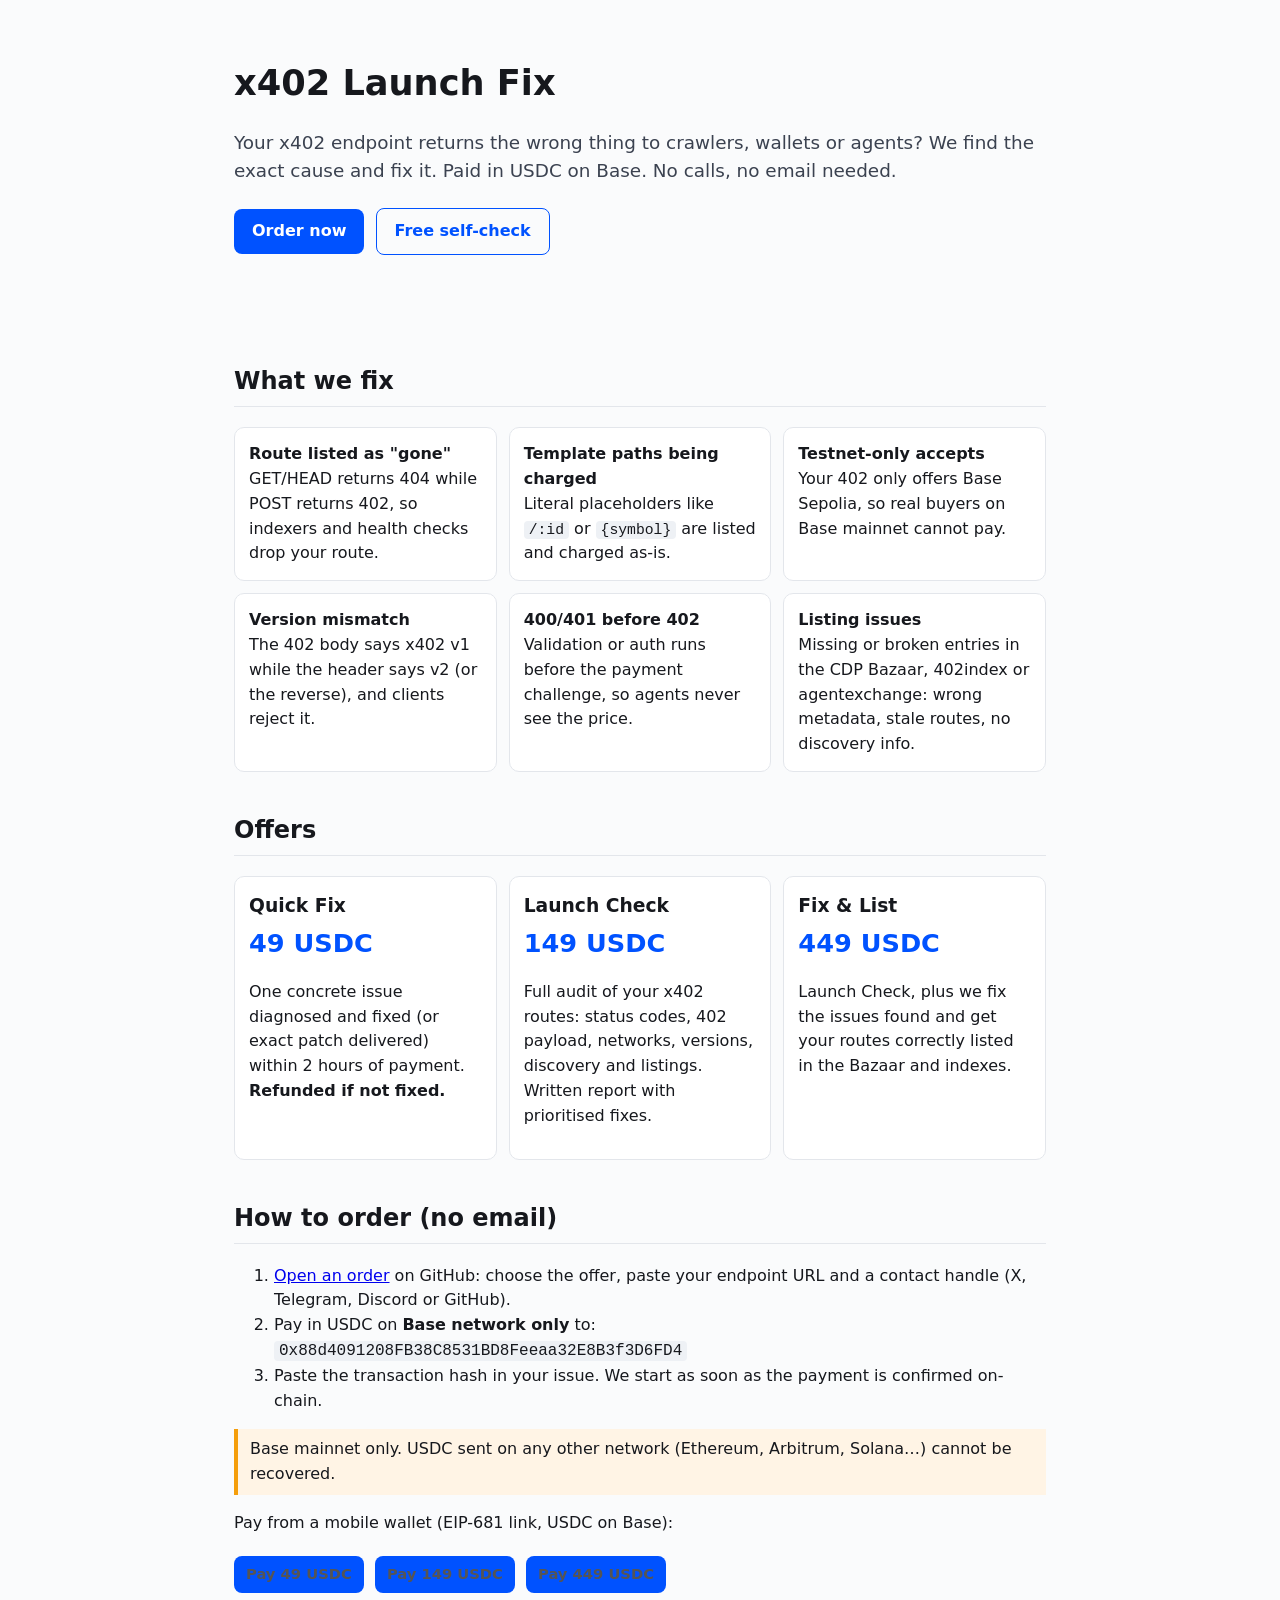
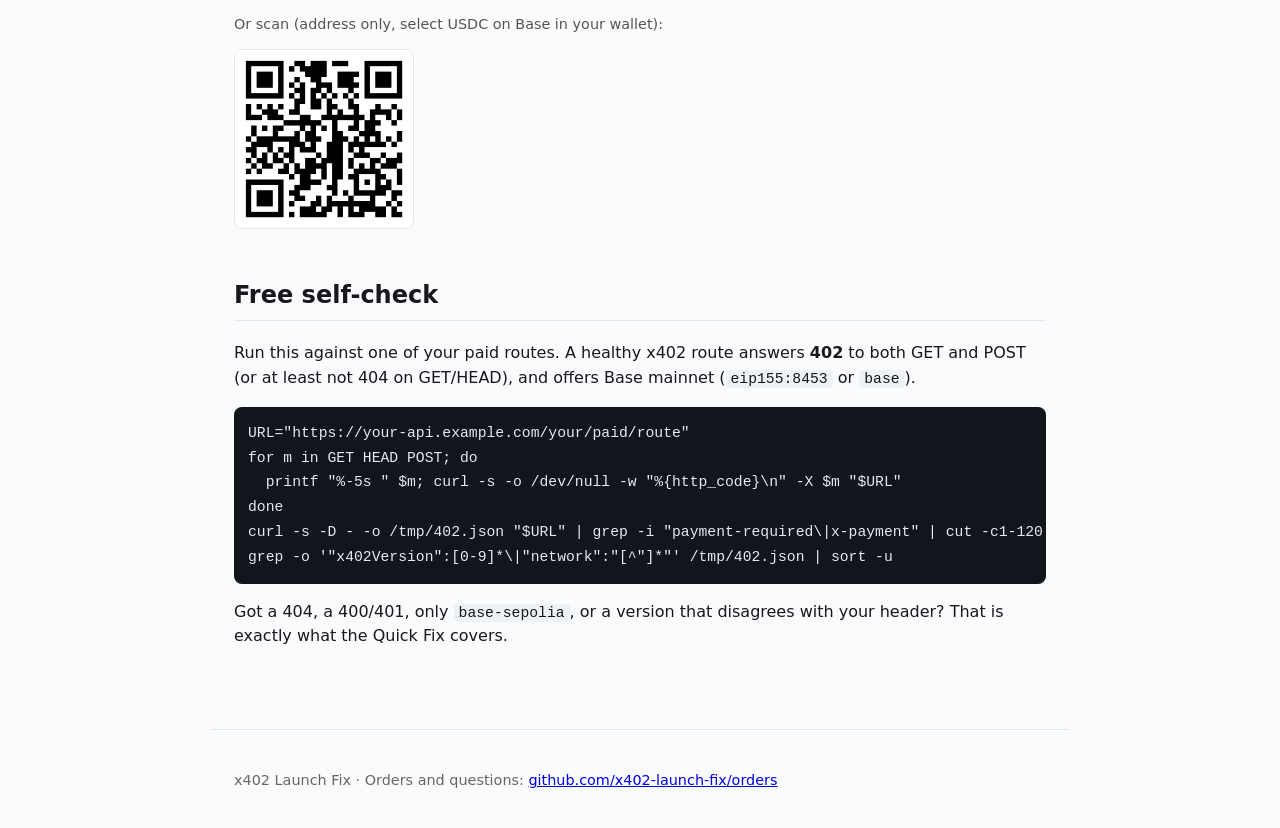
==== index.html @ 27c267ab "Initial" ====
<!doctype html>
<html lang="en">
<head>
<meta charset="utf-8">
<meta name="viewport" content="width=device-width,initial-scale=1">
<title>x402 Launch Fix: get your paid API working and listed</title>
<meta name="description" content="We diagnose and fix x402 paid APIs: routes listed as gone, wrong 402 responses, testnet-only accepts, Bazaar and 402index listing issues. Pay in USDC on Base.">
<link rel="stylesheet" href="style.css">
</head>
<body>
<header>
  <h1>x402 Launch Fix</h1>
  <p class="lead">Your x402 endpoint returns the wrong thing to crawlers, wallets or agents? We find the exact cause and fix it. Paid in USDC on Base. No calls, no email needed.</p>
  <p><a class="btn" href="https://github.com/x402-launch-fix/orders/issues/new?template=order.yml">Order now</a> <a class="btn ghost" href="#check">Free self-check</a></p>
</header>

<main>
<section>
  <h2>What we fix</h2>
  <ul class="cards">
    <li><b>Route listed as "gone"</b><br>GET/HEAD returns 404 while POST returns 402, so indexers and health checks drop your route.</li>
    <li><b>Template paths being charged</b><br>Literal placeholders like <code>/:id</code> or <code>{symbol}</code> are listed and charged as-is.</li>
    <li><b>Testnet-only accepts</b><br>Your 402 only offers Base Sepolia, so real buyers on Base mainnet cannot pay.</li>
    <li><b>Version mismatch</b><br>The 402 body says x402 v1 while the header says v2 (or the reverse), and clients reject it.</li>
    <li><b>400/401 before 402</b><br>Validation or auth runs before the payment challenge, so agents never see the price.</li>
    <li><b>Listing issues</b><br>Missing or broken entries in the CDP Bazaar, 402index or agentexchange: wrong metadata, stale routes, no discovery info.</li>
  </ul>
</section>

<section>
  <h2>Offers</h2>
  <div class="offers">
    <div class="offer"><h3>Quick Fix</h3><p class="price">49 USDC</p><p>One concrete issue diagnosed and fixed (or exact patch delivered) within 2 hours of payment. <b>Refunded if not fixed.</b></p></div>
    <div class="offer"><h3>Launch Check</h3><p class="price">149 USDC</p><p>Full audit of your x402 routes: status codes, 402 payload, networks, versions, discovery and listings. Written report with prioritised fixes.</p></div>
    <div class="offer"><h3>Fix &amp; List</h3><p class="price">449 USDC</p><p>Launch Check, plus we fix the issues found and get your routes correctly listed in the Bazaar and indexes.</p></div>
  </div>
</section>

<section>
  <h2>How to order (no email)</h2>
  <ol>
    <li><a href="https://github.com/x402-launch-fix/orders/issues/new?template=order.yml">Open an order</a> on GitHub: choose the offer, paste your endpoint URL and a contact handle (X, Telegram, Discord or GitHub).</li>
    <li>Pay in USDC on <b>Base network only</b> to:<br><code class="addr">0x88d4091208FB38C8531BD8Feeaa32E8B3f3D6FD4</code></li>
    <li>Paste the transaction hash in your issue. We start as soon as the payment is confirmed on-chain.</li>
  </ol>
  <p class="warn">Base mainnet only. USDC sent on any other network (Ethereum, Arbitrum, Solana…) cannot be recovered.</p>
  <p>Pay from a mobile wallet (EIP-681 link, USDC on Base):</p>
  <p>
    <a class="btn small" href="ethereum:0x833589fCD6eDb6E08f4c7C32D065CA4CE6aB2913@8453/transfer?address=0x88d4091208FB38C8531BD8Feeaa32E8B3f3D6FD4&amp;uint256=49000000">Pay 49 USDC</a>
    <a class="btn small" href="ethereum:0x833589fCD6eDb6E08f4c7C32D065CA4CE6aB2913@8453/transfer?address=0x88d4091208FB38C8531BD8Feeaa32E8B3f3D6FD4&amp;uint256=149000000">Pay 149 USDC</a>
    <a class="btn small" href="ethereum:0x833589fCD6eDb6E08f4c7C32D065CA4CE6aB2913@8453/transfer?address=0x88d4091208FB38C8531BD8Feeaa32E8B3f3D6FD4&amp;uint256=449000000">Pay 449 USDC</a>
  </p>
  <p class="small">Or scan (address only, select USDC on Base in your wallet):</p>
  <img class="qr" src="qr-address.png" alt="QR code of 0x88d4091208FB38C8531BD8Feeaa32E8B3f3D6FD4" width="180" height="180">
</section>

<section id="check">
  <h2>Free self-check</h2>
  <p>Run this against one of your paid routes. A healthy x402 route answers <b>402</b> to both GET and POST (or at least not 404 on GET/HEAD), and offers Base mainnet (<code>eip155:8453</code> or <code>base</code>).</p>
<pre><code>URL="https://your-api.example.com/your/paid/route"
for m in GET HEAD POST; do
  printf "%-5s " $m; curl -s -o /dev/null -w "%{http_code}\n" -X $m "$URL"
done
curl -s -D - -o /tmp/402.json "$URL" | grep -i "payment-required\|x-payment" | cut -c1-120
grep -o '"x402Version":[0-9]*\|"network":"[^"]*"' /tmp/402.json | sort -u</code></pre>
  <p>Got a 404, a 400/401, only <code>base-sepolia</code>, or a version that disagrees with your header? That is exactly what the Quick Fix covers.</p>
</section>
</main>

<footer>
  <p>x402 Launch Fix · Orders and questions: <a href="https://github.com/x402-launch-fix/orders/issues">github.com/x402-launch-fix/orders</a></p>
</footer>
</body>
</html>
---- style.css ----
*{box-sizing:border-box}body{margin:0;font:16px/1.55 system-ui,-apple-system,Segoe UI,Roboto,sans-serif;color:#16181d;background:#fafbfc}
header,main,footer{max-width:860px;margin:0 auto;padding:24px}header{padding-top:56px}h1{font-size:2.2rem;margin:0 0 8px}
.lead{font-size:1.15rem;color:#3b4250}h2{margin-top:40px;border-bottom:1px solid #e3e6eb;padding-bottom:6px}
.btn{display:inline-block;background:#0052ff;color:#fff;padding:10px 18px;border-radius:8px;text-decoration:none;font-weight:600;margin:4px 6px 4px 0}
.btn.ghost{background:transparent;color:#0052ff;border:1px solid #0052ff}.btn.small{padding:7px 12px;font-size:.92rem}
.cards{list-style:none;padding:0;display:grid;grid-template-columns:repeat(auto-fit,minmax(240px,1fr));gap:12px}
.cards li,.offer{background:#fff;border:1px solid #e3e6eb;border-radius:10px;padding:14px}
.offers{display:grid;grid-template-columns:repeat(auto-fit,minmax(220px,1fr));gap:12px}.offer h3{margin:0}.price{font-size:1.6rem;font-weight:700;color:#0052ff;margin:4px 0}
code{background:#eef1f5;padding:1px 5px;border-radius:4px;font-size:.92em}.addr{word-break:break-all;font-size:1rem}
pre{background:#11151c;color:#e6e9ef;padding:14px;border-radius:8px;overflow-x:auto}pre code{background:none;color:inherit;padding:0}
.warn{background:#fff4e5;border-left:4px solid #f59e0b;padding:8px 12px}.small{font-size:.9rem;color:#555}.qr{border:1px solid #e3e6eb;border-radius:8px}
footer{color:#666;font-size:.9rem;border-top:1px solid #e3e6eb;margin-top:40px}
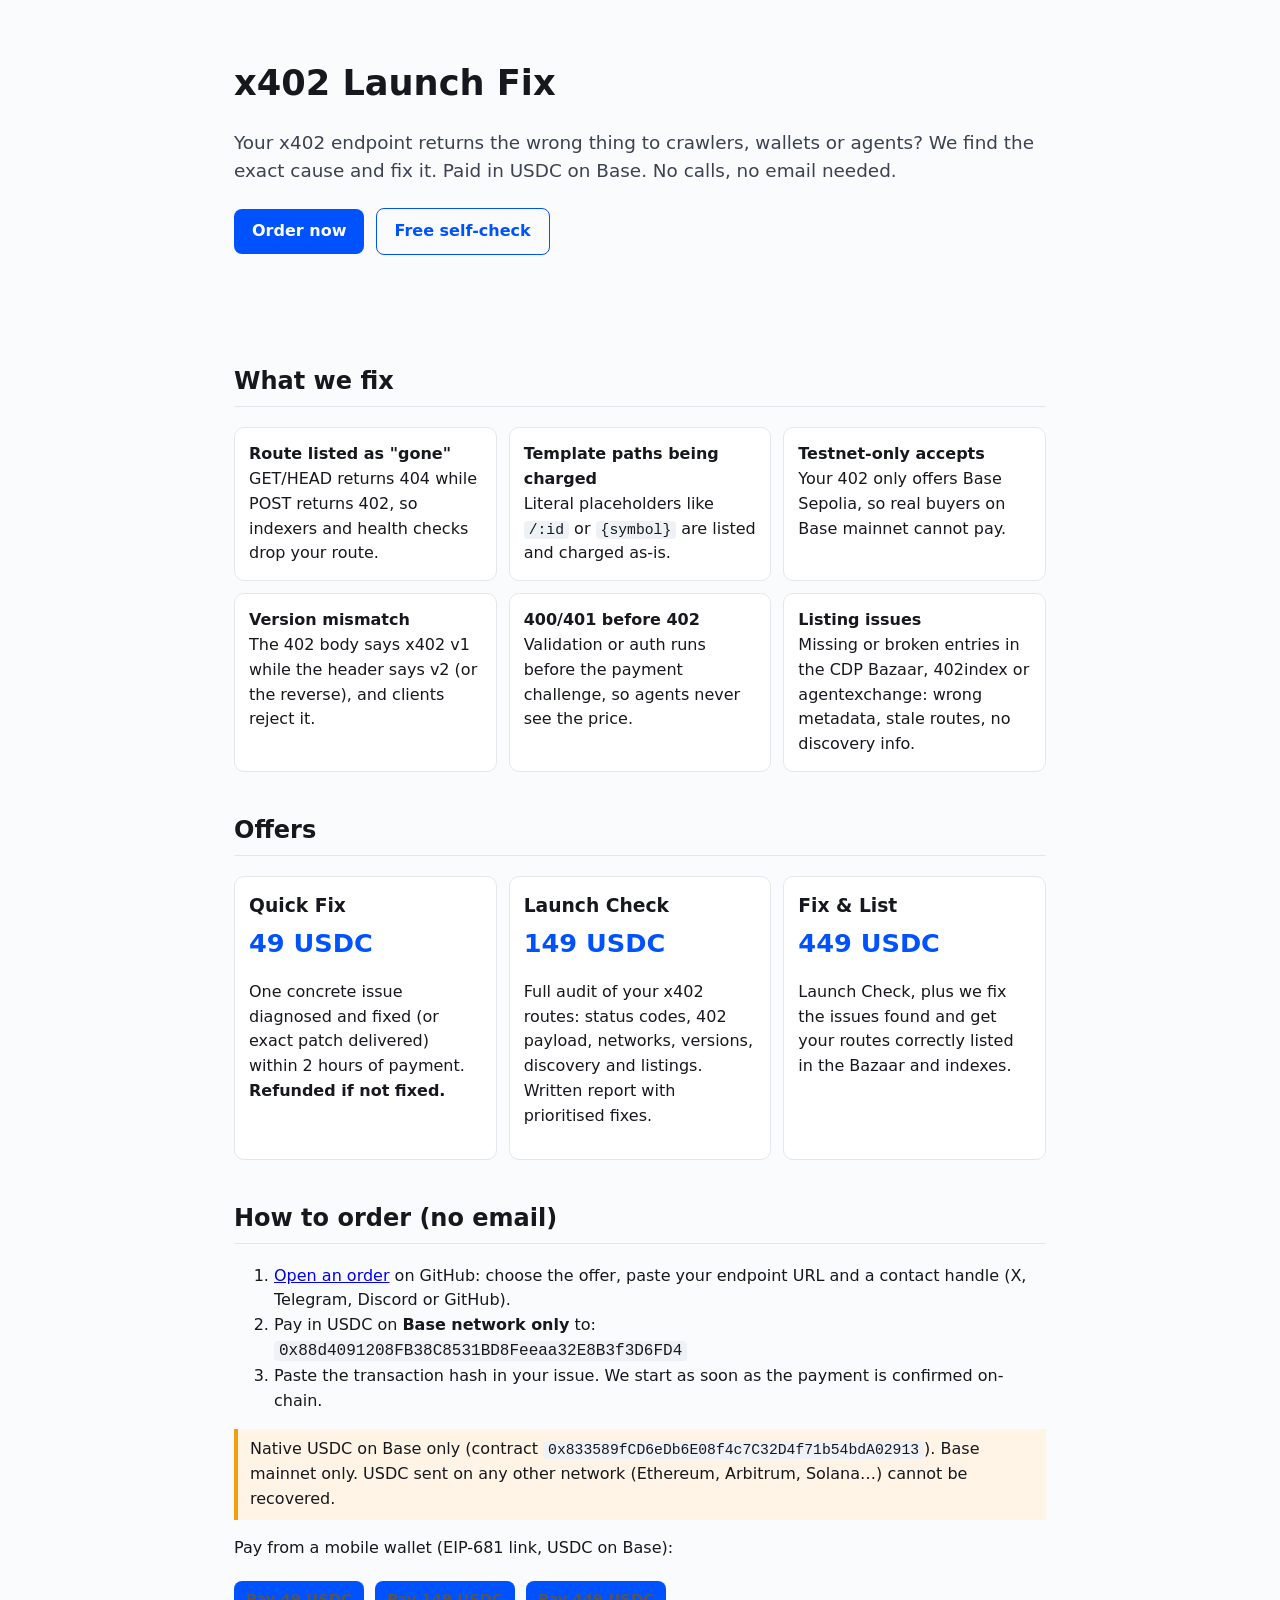
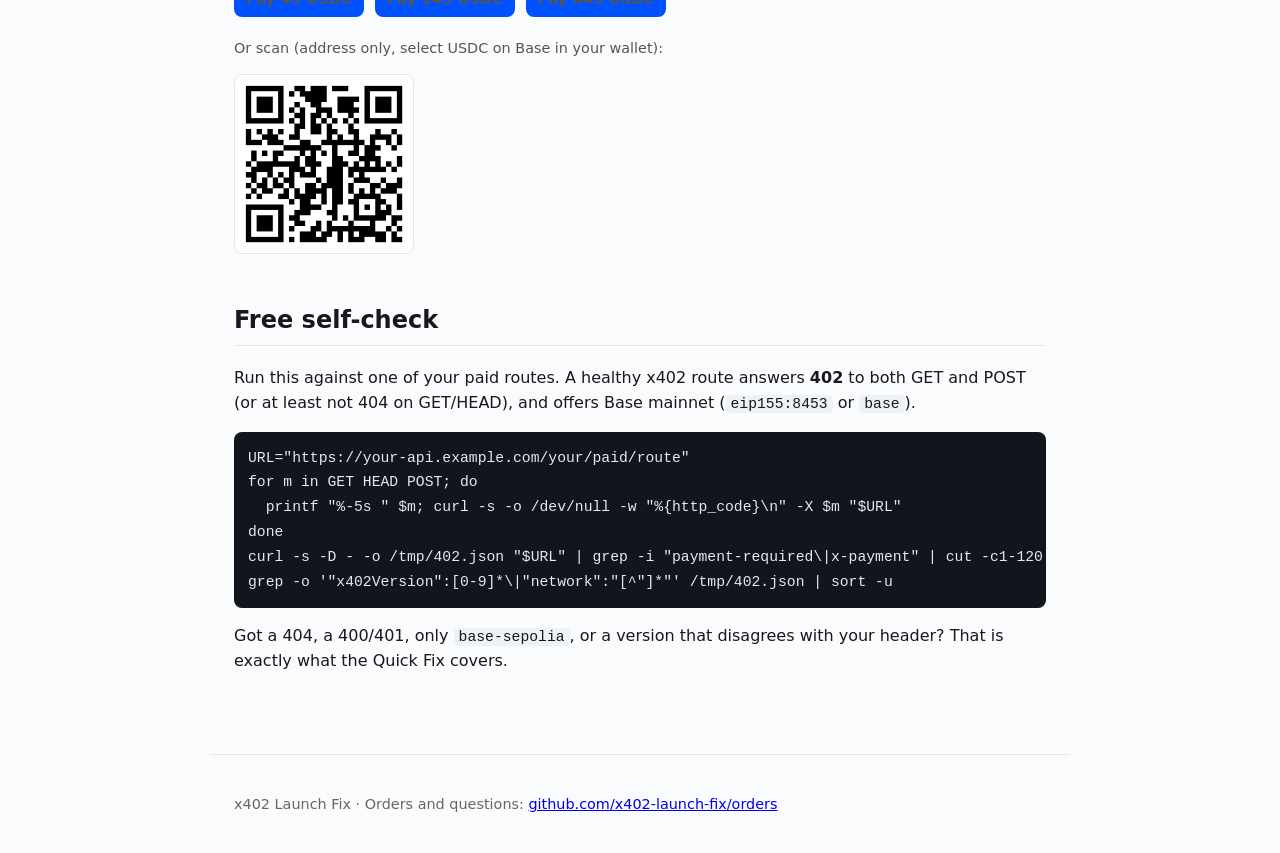
==== commit 44531474: "Correct USDC contract on Base" ====
--- a/index.html
+++ b/index.html
@@ -43,12 +43,12 @@
     <li>Pay in USDC on <b>Base network only</b> to:<br><code class="addr">0x88d4091208FB38C8531BD8Feeaa32E8B3f3D6FD4</code></li>
     <li>Paste the transaction hash in your issue. We start as soon as the payment is confirmed on-chain.</li>
   </ol>
-  <p class="warn">Base mainnet only. USDC sent on any other network (Ethereum, Arbitrum, Solana…) cannot be recovered.</p>
+  <p class="warn">Native USDC on Base only (contract <code>0x833589fCD6eDb6E08f4c7C32D4f71b54bdA02913</code>). Base mainnet only. USDC sent on any other network (Ethereum, Arbitrum, Solana…) cannot be recovered.</p>
   <p>Pay from a mobile wallet (EIP-681 link, USDC on Base):</p>
   <p>
-    <a class="btn small" href="ethereum:0x833589fCD6eDb6E08f4c7C32D065CA4CE6aB2913@8453/transfer?address=0x88d4091208FB38C8531BD8Feeaa32E8B3f3D6FD4&amp;uint256=49000000">Pay 49 USDC</a>
-    <a class="btn small" href="ethereum:0x833589fCD6eDb6E08f4c7C32D065CA4CE6aB2913@8453/transfer?address=0x88d4091208FB38C8531BD8Feeaa32E8B3f3D6FD4&amp;uint256=149000000">Pay 149 USDC</a>
-    <a class="btn small" href="ethereum:0x833589fCD6eDb6E08f4c7C32D065CA4CE6aB2913@8453/transfer?address=0x88d4091208FB38C8531BD8Feeaa32E8B3f3D6FD4&amp;uint256=449000000">Pay 449 USDC</a>
+    <a class="btn small" href="ethereum:0x833589fCD6eDb6E08f4c7C32D4f71b54bdA02913@8453/transfer?address=0x88d4091208FB38C8531BD8Feeaa32E8B3f3D6FD4&amp;uint256=49000000">Pay 49 USDC</a>
+    <a class="btn small" href="ethereum:0x833589fCD6eDb6E08f4c7C32D4f71b54bdA02913@8453/transfer?address=0x88d4091208FB38C8531BD8Feeaa32E8B3f3D6FD4&amp;uint256=149000000">Pay 149 USDC</a>
+    <a class="btn small" href="ethereum:0x833589fCD6eDb6E08f4c7C32D4f71b54bdA02913@8453/transfer?address=0x88d4091208FB38C8531BD8Feeaa32E8B3f3D6FD4&amp;uint256=449000000">Pay 449 USDC</a>
   </p>
   <p class="small">Or scan (address only, select USDC on Base in your wallet):</p>
   <img class="qr" src="qr-address.png" alt="QR code of 0x88d4091208FB38C8531BD8Feeaa32E8B3f3D6FD4" width="180" height="180">
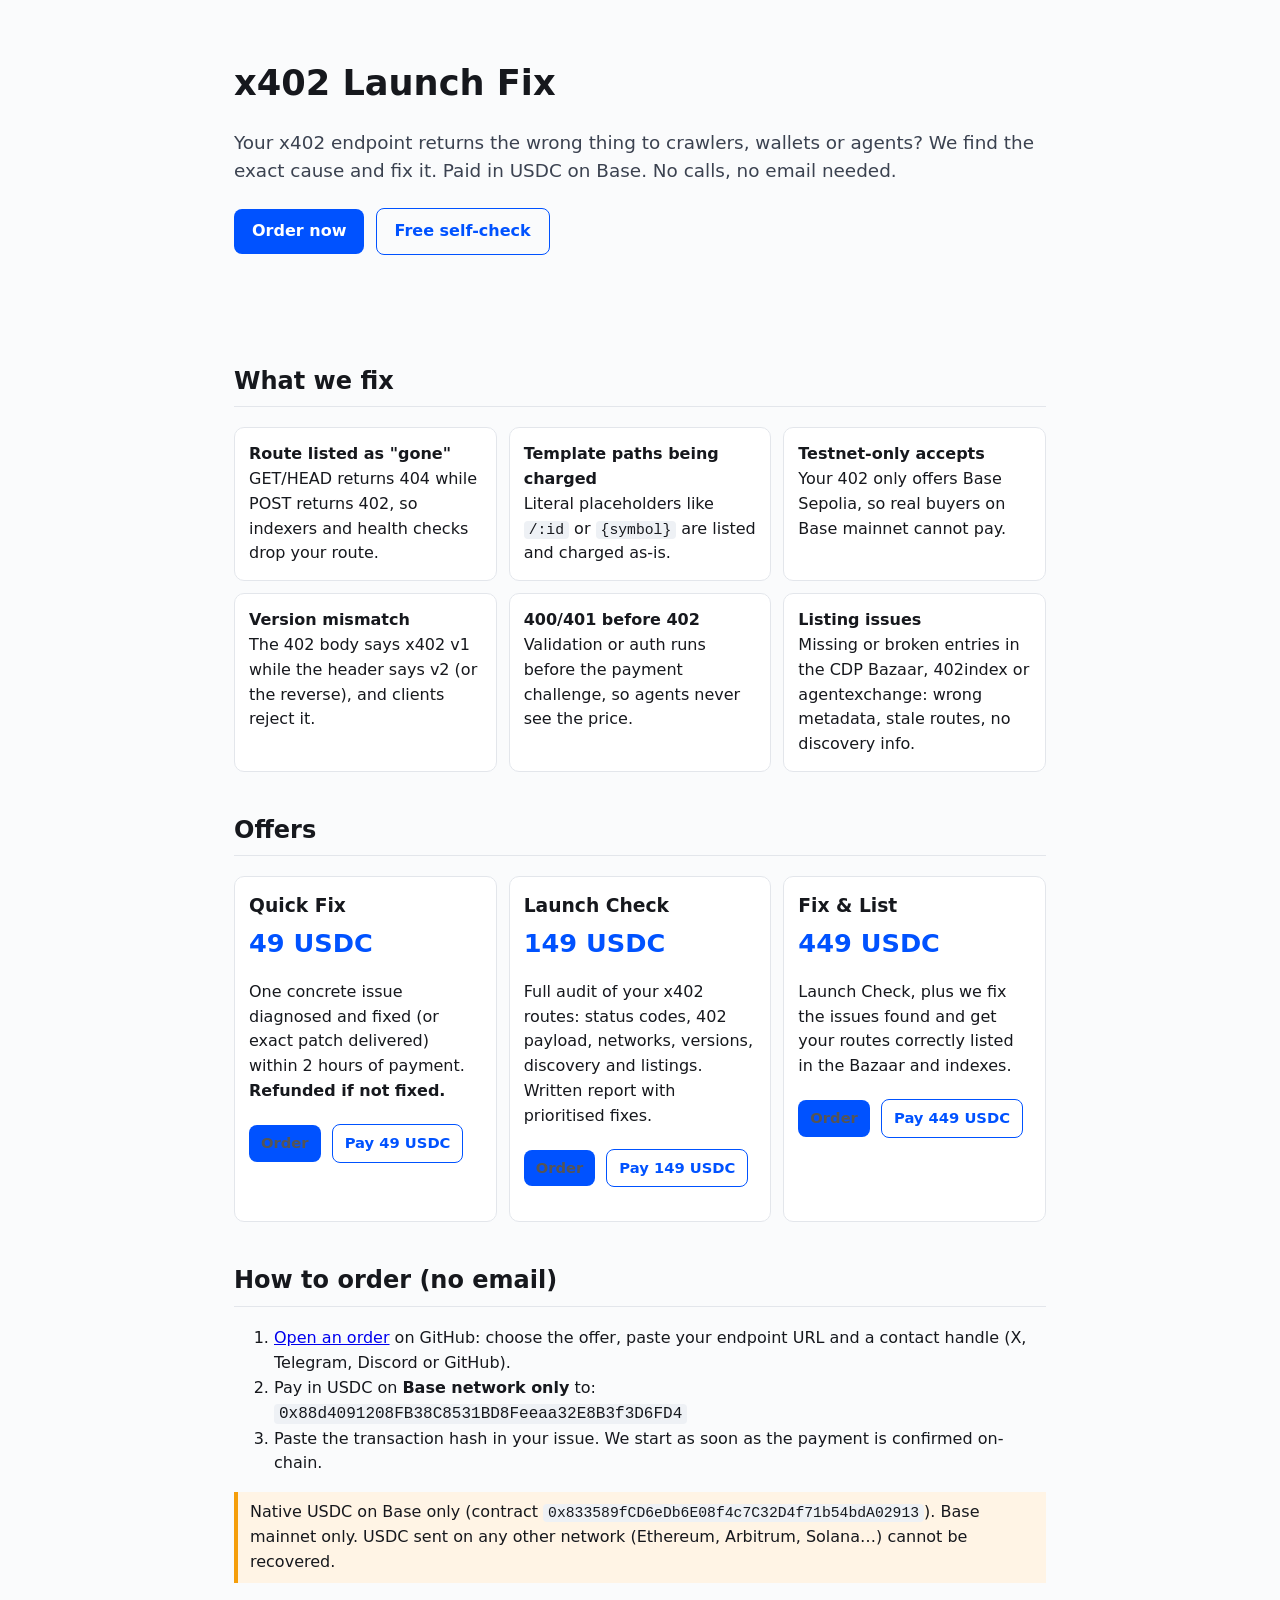
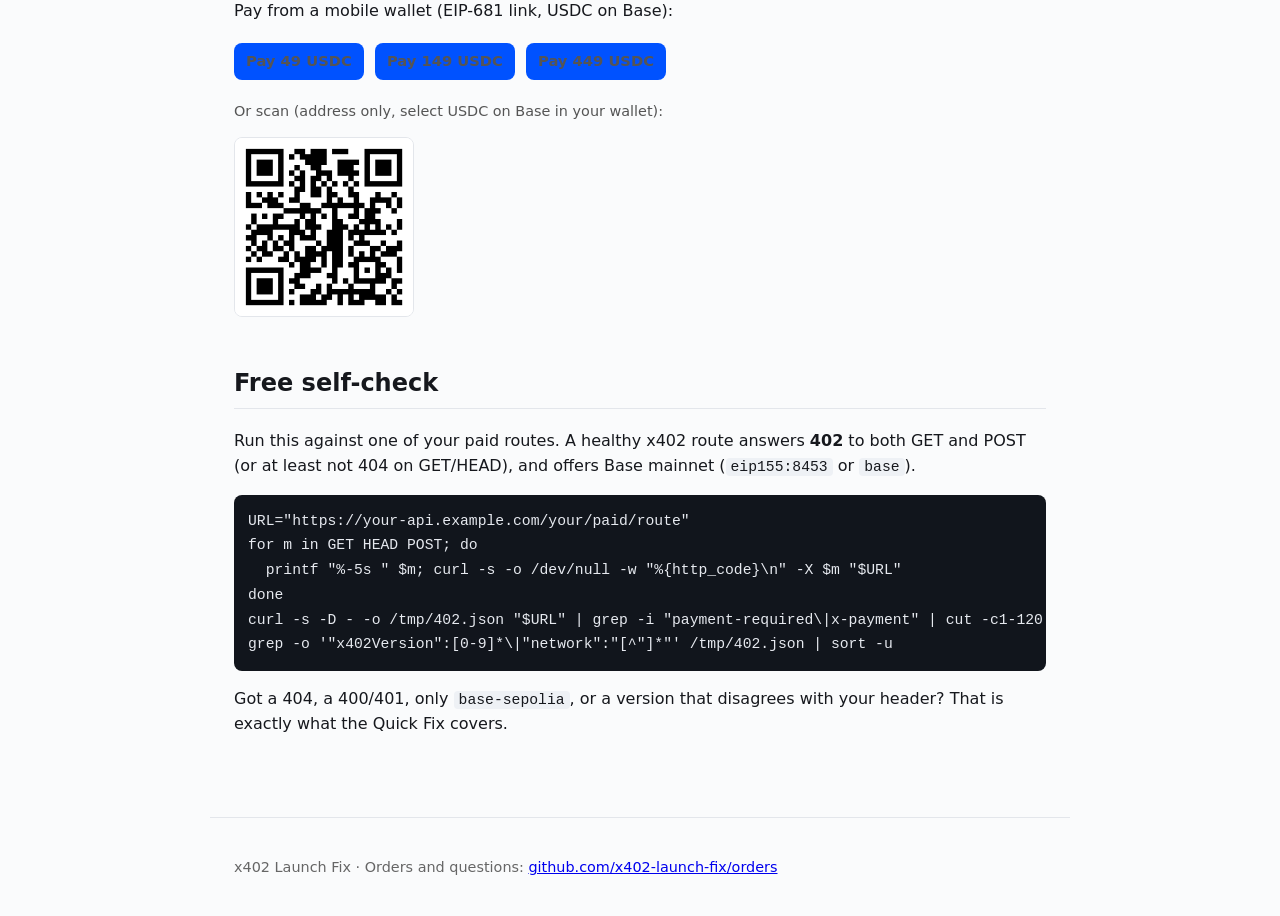
==== commit ae2b06b3: "Add Order and Pay buttons to each offer" ====
--- a/index.html
+++ b/index.html
@@ -30,9 +30,9 @@
 <section>
   <h2>Offers</h2>
   <div class="offers">
-    <div class="offer"><h3>Quick Fix</h3><p class="price">49 USDC</p><p>One concrete issue diagnosed and fixed (or exact patch delivered) within 2 hours of payment. <b>Refunded if not fixed.</b></p></div>
-    <div class="offer"><h3>Launch Check</h3><p class="price">149 USDC</p><p>Full audit of your x402 routes: status codes, 402 payload, networks, versions, discovery and listings. Written report with prioritised fixes.</p></div>
-    <div class="offer"><h3>Fix &amp; List</h3><p class="price">449 USDC</p><p>Launch Check, plus we fix the issues found and get your routes correctly listed in the Bazaar and indexes.</p></div>
+    <div class="offer"><h3>Quick Fix</h3><p class="price">49 USDC</p><p>One concrete issue diagnosed and fixed (or exact patch delivered) within 2 hours of payment. <b>Refunded if not fixed.</b></p> <p><a class="btn small" href="https://github.com/x402-launch-fix/orders/issues/new?template=order.yml&amp;title=%5BOrder%5D%20Quick%20Fix%2049%20USDC">Order</a> <a class="btn small ghost" href="ethereum:0x833589fCD6eDb6E08f4c7C32D4f71b54bdA02913@8453/transfer?address=0x88d4091208FB38C8531BD8Feeaa32E8B3f3D6FD4&amp;uint256=49000000">Pay 49 USDC</a></p></div>
+    <div class="offer"><h3>Launch Check</h3><p class="price">149 USDC</p><p>Full audit of your x402 routes: status codes, 402 payload, networks, versions, discovery and listings. Written report with prioritised fixes.</p> <p><a class="btn small" href="https://github.com/x402-launch-fix/orders/issues/new?template=order.yml&amp;title=%5BOrder%5D%20Launch%20Check%20149%20USDC">Order</a> <a class="btn small ghost" href="ethereum:0x833589fCD6eDb6E08f4c7C32D4f71b54bdA02913@8453/transfer?address=0x88d4091208FB38C8531BD8Feeaa32E8B3f3D6FD4&amp;uint256=149000000">Pay 149 USDC</a></p></div>
+    <div class="offer"><h3>Fix &amp; List</h3><p class="price">449 USDC</p><p>Launch Check, plus we fix the issues found and get your routes correctly listed in the Bazaar and indexes.</p> <p><a class="btn small" href="https://github.com/x402-launch-fix/orders/issues/new?template=order.yml&amp;title=%5BOrder%5D%20Fix%20%26%20List%20449%20USDC">Order</a> <a class="btn small ghost" href="ethereum:0x833589fCD6eDb6E08f4c7C32D4f71b54bdA02913@8453/transfer?address=0x88d4091208FB38C8531BD8Feeaa32E8B3f3D6FD4&amp;uint256=449000000">Pay 449 USDC</a></p></div>
   </div>
 </section>
 
